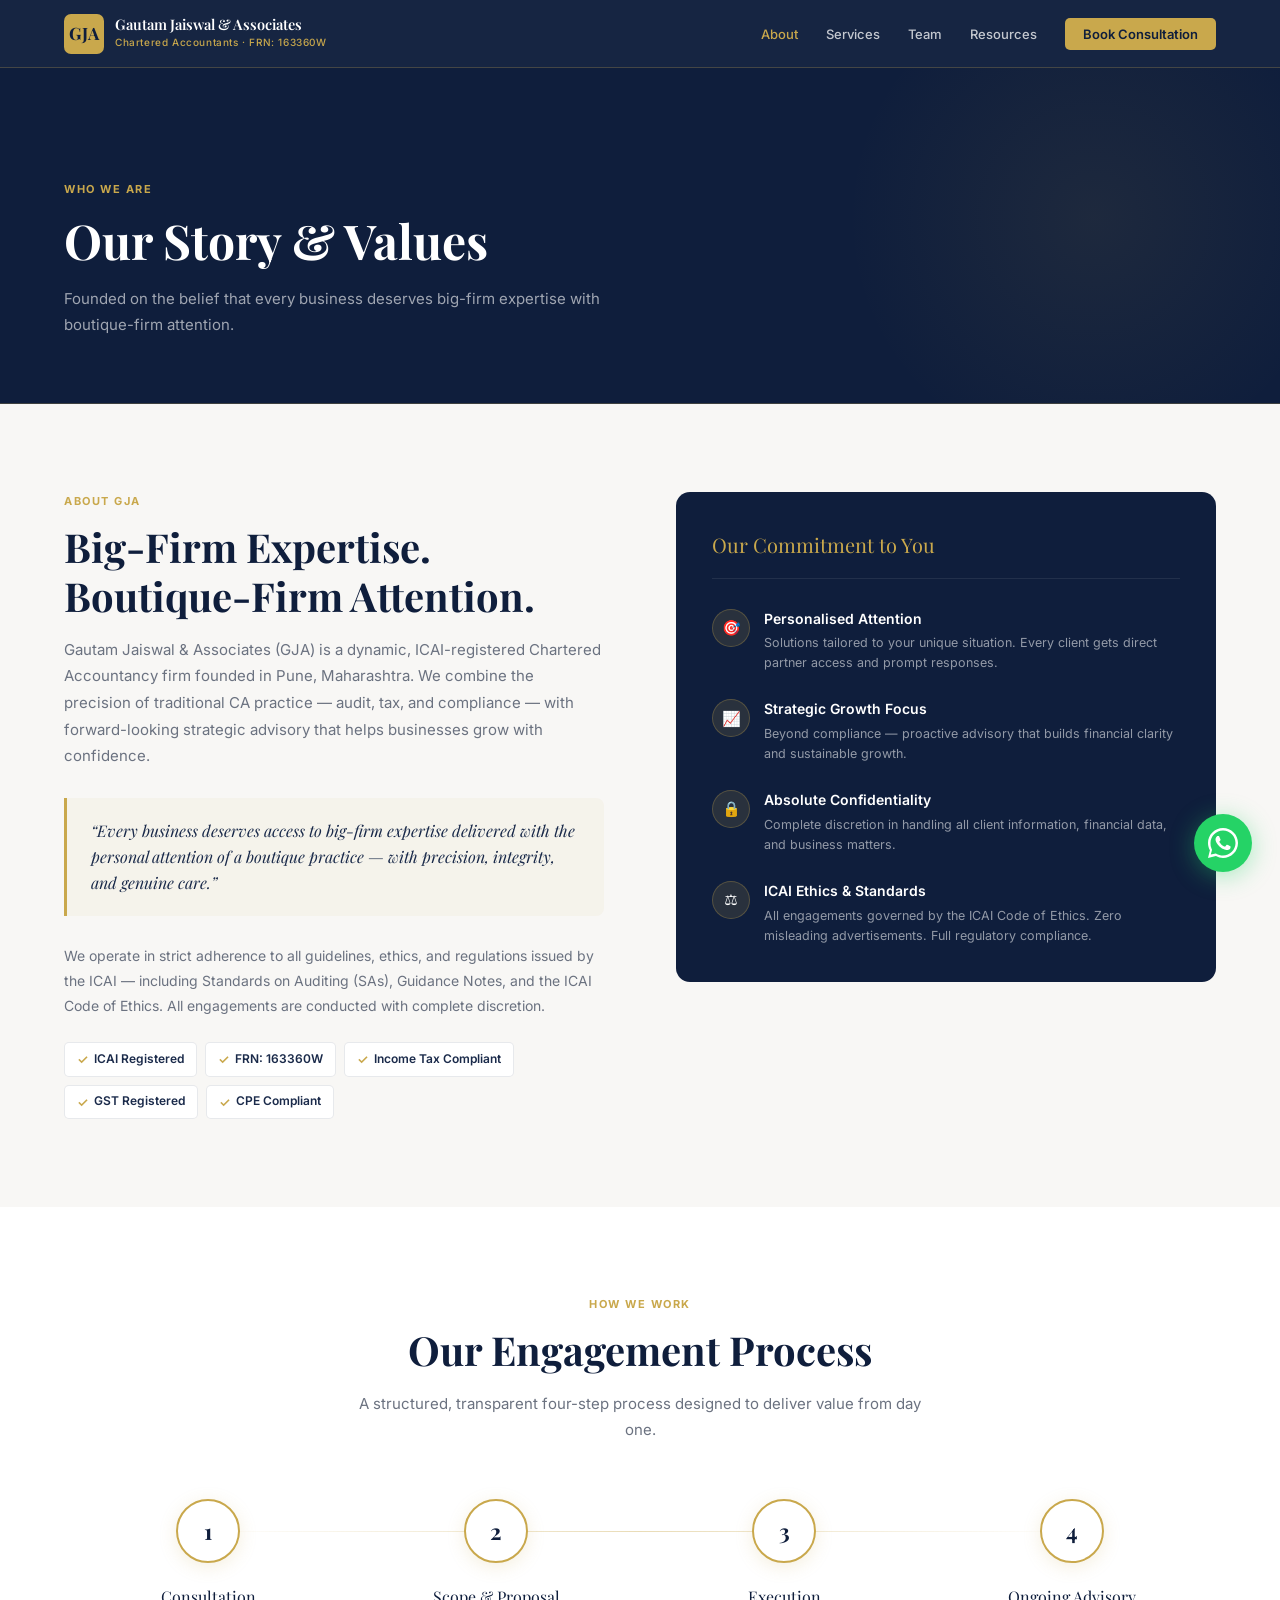
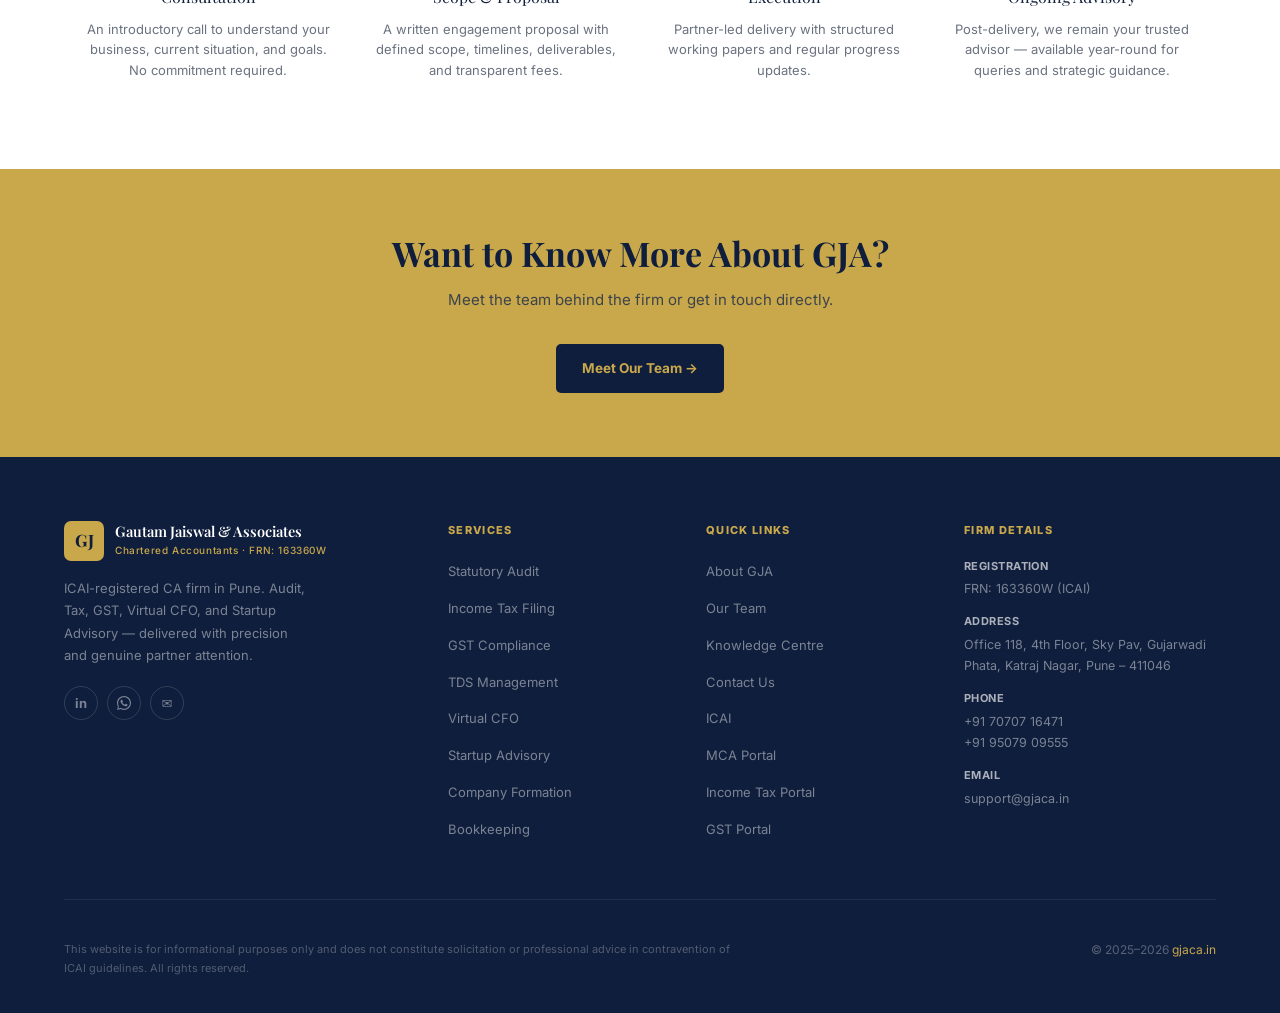
==== about.html @ 49532419 "Switch to New Website Design" ====
<!doctype html>
<html lang="en-IN">
  <head>
    <meta charset="UTF-8" />
    <meta name="viewport" content="width=device-width, initial-scale=1.0" />
    <title>About Our CA Firm in Pune | Gautam Jaiswal & Associates</title>
    <meta
      name="description"
      content="Learn about GJA — an ICAI-registered CA firm in Pune founded on the principles of precision, integrity, and personalised service."
    />
    <meta name="robots" content="index, follow" />
    <link rel="canonical" href="https://gjaca.in/about.html" />
    <meta
      property="og:title"
      content="About Our CA Firm in Pune | Gautam Jaiswal & Associates"
    />
    <meta
      property="og:description"
      content="Learn about GJA — an ICAI-registered CA firm in Pune founded on the principles of precision, integrity, and personalised service."
    />
    <meta property="og:url" content="https://gjaca.in/about.html" />
    <meta property="og:type" content="website" />
    <meta property="og:site_name" content="Gautam Jaiswal &amp; Associates" />
    <meta property="og:locale" content="en_IN" />
    <meta property="og:image" content="https://gjaca.in/assets/og-image.jpg" />
    <meta property="og:image:width" content="1200" />
    <meta property="og:image:height" content="630" />
    <meta name="twitter:card" content="summary_large_image" />
    <meta
      name="twitter:title"
      content="About Our CA Firm in Pune | Gautam Jaiswal &amp; Associates"
    />
    <meta
      name="twitter:description"
      content="Learn about GJA — an ICAI-registered CA firm in Pune founded on the principles of precision, integrity, and personalised service."
    />
    <meta name="twitter:image" content="https://gjaca.in/assets/og-image.jpg" />
    <link rel="sitemap" type="application/xml" href="/sitemap.xml" />
    <link rel="icon" type="image/svg+xml" href="assets/favicon.svg" />
    <meta name="theme-color" content="#0F1E3C" />
    <link rel="preconnect" href="https://fonts.googleapis.com" />
    <link rel="preconnect" href="https://fonts.gstatic.com" crossorigin />
    <link
      href="https://fonts.googleapis.com/css2?family=Playfair+Display:ital,wght@0,400;0,600;0,700;1,400&family=Inter:wght@300;400;500;600&display=swap"
      rel="stylesheet"
    />
    <link rel="stylesheet" href="css/global.css" />
    <link rel="stylesheet" href="css/about.css" />
    <!-- GA4: replace G-XXXXXXXXXX with your Measurement ID -->
    <script
      async
      src="https://www.googletagmanager.com/gtag/js?id=G-XXXXXXXXXX"
    ></script>
    <script>
      window.dataLayer = window.dataLayer || [];
      function gtag() {
        dataLayer.push(arguments);
      }
      gtag("js", new Date());
      gtag("config", "G-XXXXXXXXXX");
    </script>
    <script type="application/ld+json">
      {
        "@context": "https://schema.org",
        "@graph": [
          {
            "@type": "BreadcrumbList",
            "itemListElement": [
              {
                "@type": "ListItem",
                "position": 1,
                "name": "Home",
                "item": "https://gjaca.in/"
              },
              {
                "@type": "ListItem",
                "position": 2,
                "name": "About",
                "item": "https://gjaca.in/about.html"
              }
            ]
          },
          {
            "@type": "AboutPage",
            "url": "https://gjaca.in/about.html",
            "name": "About Gautam Jaiswal & Associates",
            "inLanguage": "en-IN",
            "isPartOf": { "@id": "https://gjaca.in/#website" },
            "about": { "@id": "https://gjaca.in/#business" }
          }
        ]
      }
    </script>
  </head>

  <body id="top">
    <div id="navbar"></div>

    <div class="page-hero">
      <div class="container">
        <span class="eyebrow">Who We Are</span>
        <h1>Our Story &amp; Values</h1>
        <p>
          Founded on the belief that every business deserves big-firm expertise
          with boutique-firm attention.
        </p>
      </div>
    </div>

    <section class="about-section">
      <div class="container">
        <div class="about-grid">
          <div>
            <span class="eyebrow reveal">About GJA</span>
            <h2 class="section-title reveal">
              Big-Firm Expertise.<br />Boutique-Firm Attention.
            </h2>
            <p class="about-body reveal">
              Gautam Jaiswal &amp; Associates (GJA) is a dynamic,
              ICAI-registered Chartered Accountancy firm founded in Pune,
              Maharashtra. We combine the precision of traditional CA practice
              &mdash; audit, tax, and compliance &mdash; with forward-looking
              strategic advisory that helps businesses grow with confidence.
            </p>
            <div class="about-quote reveal">
              <p>
                &ldquo;Every business deserves access to big-firm expertise
                delivered with the personal attention of a boutique practice
                &mdash; with precision, integrity, and genuine care.&rdquo;
              </p>
            </div>
            <p class="about-body reveal" style="font-size: 14px">
              We operate in strict adherence to all guidelines, ethics, and
              regulations issued by the ICAI &mdash; including Standards on
              Auditing (SAs), Guidance Notes, and the ICAI Code of Ethics. All
              engagements are conducted with complete discretion.
            </p>
            <div class="about-badges reveal">
              <div class="badge">
                <span class="badge-check">&#10003;</span>ICAI Registered
              </div>
              <div class="badge">
                <span class="badge-check">&#10003;</span>FRN: 163360W
              </div>
              <div class="badge">
                <span class="badge-check">&#10003;</span>Income Tax Compliant
              </div>
              <div class="badge">
                <span class="badge-check">&#10003;</span>GST Registered
              </div>
              <div class="badge">
                <span class="badge-check">&#10003;</span>CPE Compliant
              </div>
            </div>
          </div>
          <div>
            <div class="about-card reveal reveal-d2">
              <div class="about-card-title">Our Commitment to You</div>
              <div class="value-item">
                <div class="value-icon">&#127919;</div>
                <div>
                  <div class="value-title">Personalised Attention</div>
                  <div class="value-body">
                    Solutions tailored to your unique situation. Every client
                    gets direct partner access and prompt responses.
                  </div>
                </div>
              </div>
              <div class="value-item">
                <div class="value-icon">&#128200;</div>
                <div>
                  <div class="value-title">Strategic Growth Focus</div>
                  <div class="value-body">
                    Beyond compliance &mdash; proactive advisory that builds
                    financial clarity and sustainable growth.
                  </div>
                </div>
              </div>
              <div class="value-item">
                <div class="value-icon">&#128274;</div>
                <div>
                  <div class="value-title">Absolute Confidentiality</div>
                  <div class="value-body">
                    Complete discretion in handling all client information,
                    financial data, and business matters.
                  </div>
                </div>
              </div>
              <div class="value-item">
                <div class="value-icon">&#9878;</div>
                <div>
                  <div class="value-title">ICAI Ethics &amp; Standards</div>
                  <div class="value-body">
                    All engagements governed by the ICAI Code of Ethics. Zero
                    misleading advertisements. Full regulatory compliance.
                  </div>
                </div>
              </div>
            </div>
          </div>
        </div>
      </div>
    </section>

    <section class="process">
      <div class="container">
        <div class="section-header section-header-center">
          <span class="eyebrow reveal">How We Work</span>
          <h2 class="section-title reveal">Our Engagement Process</h2>
          <p class="section-sub reveal">
            A structured, transparent four-step process designed to deliver
            value from day one.
          </p>
        </div>
        <div class="process-steps">
          <div class="process-step reveal">
            <div class="step-circle">1</div>
            <div class="step-title">Consultation</div>
            <div class="step-body">
              An introductory call to understand your business, current
              situation, and goals. No commitment required.
            </div>
          </div>
          <div class="process-step reveal reveal-d1">
            <div class="step-circle">2</div>
            <div class="step-title">Scope &amp; Proposal</div>
            <div class="step-body">
              A written engagement proposal with defined scope, timelines,
              deliverables, and transparent fees.
            </div>
          </div>
          <div class="process-step reveal reveal-d2">
            <div class="step-circle">3</div>
            <div class="step-title">Execution</div>
            <div class="step-body">
              Partner-led delivery with structured working papers and regular
              progress updates.
            </div>
          </div>
          <div class="process-step reveal reveal-d3">
            <div class="step-circle">4</div>
            <div class="step-title">Ongoing Advisory</div>
            <div class="step-body">
              Post-delivery, we remain your trusted advisor &mdash; available
              year-round for queries and strategic guidance.
            </div>
          </div>
        </div>
      </div>
    </section>

    <div class="cta-banner">
      <div class="container">
        <h2>Want to Know More About GJA?</h2>
        <p>Meet the team behind the firm or get in touch directly.</p>
        <a href="team.html" class="btn-navy">Meet Our Team &rarr;</a>
      </div>
    </div>

    <div id="footer"></div>
    <div id="whatsapp"></div>
    <div id="backTopContainer"></div>
    <script src="js/layout.js" defer></script>
    <script src="js/global.js" defer></script>
  </body>
</html>
---- css/global.css ----
/* ============================================================
   GLOBAL.CSS — Gautam Jaiswal & Associates | gjaca.in
   Shared across all pages: variables, reset, nav, footer,
   buttons, typography utilities, WhatsApp FAB, animations
   ============================================================ */

/* ── Variables ─────────────────────────────────────────────── */
:root {
  --navy-dark: #0f1e3c;
  --navy: #1a2a4a;
  --navy-mid: #243552;
  --navy-light: #2e4269;
  --gold: #c9a84c;
  --gold-light: #e8d5a3;
  --gold-dark: #a67c2e;
  --white: #ffffff;
  --off-white: #f8f7f5;
  --text-dark: #111827;
  --text-muted: #6b7280;
  --border-gold: rgba(201, 168, 76, 0.25);
  --border-navy: rgba(26, 42, 74, 0.1);
  --shadow-sm: 0 2px 8px rgba(26, 42, 74, 0.06);
  --shadow-md: 0 8px 32px rgba(26, 42, 74, 0.08);
  --shadow-lg: 0 16px 56px rgba(26, 42, 74, 0.12);
}

/* ── Reset ─────────────────────────────────────────────────── */
*,
*::before,
*::after {
  box-sizing: border-box;
  margin: 0;
  padding: 0;
}
html {
  scroll-behavior: smooth;
}
body {
  font-family: "Inter", system-ui, sans-serif;
  color: var(--text-dark);
  background: var(--white);
  line-height: 1.7;
  overflow-x: hidden;
  -webkit-font-smoothing: antialiased;
}
h1,
h2,
h3,
h4 {
  font-family: "Playfair Display", Georgia, serif;
  line-height: 1.22;
}
img {
  display: block;
  max-width: 100%;
}
a {
  text-decoration: none;
}

/* ── Layout utilities ──────────────────────────────────────── */
.container {
  max-width: 1180px;
  margin: 0 auto;
  width: 100%;
}
section {
  padding: 5.5rem 5%;
}

.eyebrow {
  display: block;
  font-size: 11px;
  font-weight: 700;
  letter-spacing: 0.14em;
  text-transform: uppercase;
  color: var(--gold);
  margin-bottom: 0.8rem;
}
.section-title {
  font-size: clamp(26px, 3.5vw, 40px);
  color: var(--navy-dark);
  margin-bottom: 1rem;
}
.section-sub {
  font-size: 15px;
  color: var(--text-muted);
  max-width: 580px;
  line-height: 1.75;
}
.section-header {
  margin-bottom: 3.5rem;
}
.section-header-center {
  text-align: center;
}
.section-header-center .section-sub {
  margin: 0 auto;
}

/* ── Buttons ───────────────────────────────────────────────── */
.btn-gold {
  display: inline-flex;
  align-items: center;
  gap: 8px;
  background: var(--gold);
  color: var(--navy-dark);
  padding: 13px 26px;
  border-radius: 5px;
  font-weight: 700;
  font-size: 13.5px;
  transition:
    background 0.2s,
    transform 0.15s;
}
.btn-gold:hover {
  background: var(--gold-light);
  transform: translateY(-2px);
}

.btn-ghost {
  display: inline-flex;
  align-items: center;
  gap: 8px;
  border: 1.5px solid rgba(255, 255, 255, 0.3);
  color: var(--white);
  padding: 13px 26px;
  border-radius: 5px;
  font-weight: 500;
  font-size: 13.5px;
  transition:
    border-color 0.2s,
    color 0.2s;
}
.btn-ghost:hover {
  border-color: var(--gold);
  color: var(--gold);
}

.btn-navy {
  display: inline-flex;
  align-items: center;
  gap: 8px;
  background: var(--navy-dark);
  color: var(--gold);
  padding: 13px 26px;
  border-radius: 5px;
  font-weight: 700;
  font-size: 13.5px;
  transition: background 0.2s;
}
.btn-navy:hover {
  background: var(--navy-mid);
}

/* ── Scroll Reveal ─────────────────────────────────────────── */
.reveal {
  opacity: 0;
  transform: translateY(22px);
  transition:
    opacity 0.6s ease,
    transform 0.6s ease;
}
.reveal.visible {
  opacity: 1;
  transform: none;
}
.reveal-d1 {
  transition-delay: 0.1s;
}
.reveal-d2 {
  transition-delay: 0.2s;
}
.reveal-d3 {
  transition-delay: 0.3s;
}
.reveal-d4 {
  transition-delay: 0.4s;
}
@media (prefers-reduced-motion: reduce) {
  .reveal {
    opacity: 1;
    transform: none;
    transition: none;
  }
}

/* ── Navigation ────────────────────────────────────────────── */
nav {
  position: fixed;
  top: 0;
  left: 0;
  right: 0;
  z-index: 1000;
  height: 68px;
  display: flex;
  align-items: center;
  justify-content: space-between;
  padding: 0 5%;
  background: rgba(15, 30, 60, 0.97);
  backdrop-filter: blur(14px);
  -webkit-backdrop-filter: blur(14px);
  border-bottom: 1px solid var(--border-gold);
  transition: box-shadow 0.3s;
}
nav.scrolled {
  box-shadow: 0 4px 28px rgba(0, 0, 0, 0.28);
}

.nav-brand {
  display: flex;
  align-items: center;
  gap: 11px;
}
.nav-brand-icon {
  width: 40px;
  height: 40px;
  background: var(--gold);
  border-radius: 7px;
  display: flex;
  align-items: center;
  justify-content: center;
  font-family: "Playfair Display", serif;
  font-weight: 700;
  font-size: 17px;
  color: var(--navy-dark);
  flex-shrink: 0;
}
.nav-brand-name {
  font-family: "Playfair Display", serif;
  font-size: 14.5px;
  color: var(--white);
  font-weight: 600;
  line-height: 1.2;
}
.nav-brand-sub {
  font-size: 10px;
  color: var(--gold);
  letter-spacing: 0.06em;
  font-weight: 500;
  display: block;
  margin-top: 1px;
}
.nav-links {
  display: flex;
  align-items: center;
  gap: 1.75rem;
  list-style: none;
}
.nav-links a {
  font-size: 13px;
  font-weight: 500;
  color: rgba(255, 255, 255, 0.75);
  transition: color 0.2s;
}
.nav-links a:hover,
.nav-links a.active {
  color: var(--gold);
}
.nav-links .nav-cta {
  background: var(--gold);
  color: var(--navy-dark) !important;
  padding: 8px 18px;
  border-radius: 5px;
  font-weight: 600 !important;
  transition:
    background 0.2s,
    transform 0.15s;
}
.nav-links .nav-cta:hover {
  background: var(--gold-light);
  transform: translateY(-1px);
}

.hamburger {
  display: none;
  flex-direction: column;
  gap: 5px;
  cursor: pointer;
  background: none;
  border: none;
  padding: 4px;
}
.hamburger span {
  display: block;
  width: 22px;
  height: 2px;
  background: var(--white);
  border-radius: 2px;
  transition:
    transform 0.28s,
    opacity 0.28s;
}
.hamburger.open span:nth-child(1) {
  transform: translateY(7px) rotate(45deg);
}
.hamburger.open span:nth-child(2) {
  opacity: 0;
}
.hamburger.open span:nth-child(3) {
  transform: translateY(-7px) rotate(-45deg);
}

.mobile-menu {
  display: none;
  flex-direction: column;
  position: fixed;
  top: 68px;
  left: 0;
  right: 0;
  background: var(--navy-dark);
  border-bottom: 1px solid var(--border-gold);
  padding: 1.25rem 5%;
  z-index: 999;
}
.mobile-menu.open {
  display: flex;
}
.mobile-menu a {
  display: block;
  color: rgba(255, 255, 255, 0.8);
  font-size: 15px;
  font-weight: 500;
  padding: 0.9rem 0;
  border-bottom: 1px solid rgba(255, 255, 255, 0.07);
  transition: color 0.2s;
}
.mobile-menu a:last-child {
  border-bottom: none;
  color: var(--gold);
  font-weight: 600;
}
.mobile-menu a:hover {
  color: var(--gold);
}

/* ── Page Hero (inner pages) ───────────────────────────────── */
.page-hero {
  background: var(--navy-dark);
  padding: 7rem 5% 4rem;
  margin-top: 68px;
  position: relative;
  overflow: hidden;
  border-bottom: 1px solid var(--border-gold);
}
.page-hero::before {
  content: "";
  position: absolute;
  top: -30%;
  right: -5%;
  width: 500px;
  height: 500px;
  border-radius: 50%;
  background: radial-gradient(
    circle,
    rgba(201, 168, 76, 0.08) 0%,
    transparent 70%
  );
  pointer-events: none;
}
.page-hero .eyebrow {
  color: var(--gold);
}
.page-hero h1 {
  font-size: clamp(28px, 4vw, 48px);
  color: var(--white);
  margin-bottom: 1rem;
}
.page-hero p {
  font-size: 15px;
  color: rgba(255, 255, 255, 0.6);
  max-width: 540px;
  line-height: 1.75;
}

/* ── CTA Banner ────────────────────────────────────────────── */
.cta-banner {
  background: var(--gold);
  padding: 4rem 5%;
  text-align: center;
}
.cta-banner h2 {
  font-size: clamp(22px, 3vw, 34px);
  color: var(--navy-dark);
  margin-bottom: 0.75rem;
}
.cta-banner p {
  font-size: 15px;
  color: var(--navy);
  margin-bottom: 2rem;
  opacity: 0.8;
}
.cta-banner .btn-navy {
  margin: 0 auto;
}

/* ── Trust Bar ─────────────────────────────────────────────── */
.trust-bar {
  background: var(--off-white);
  border-bottom: 1px solid var(--border-navy);
  padding: 1.25rem 5%;
}
.trust-inner {
  max-width: 1180px;
  margin: 0 auto;
  display: flex;
  align-items: center;
  justify-content: center;
  gap: 2.5rem;
  flex-wrap: wrap;
}
.trust-item {
  display: flex;
  align-items: center;
  gap: 8px;
  font-size: 12.5px;
  font-weight: 600;
  color: var(--navy);
}

/* ── Footer ─────────────────────────────────────────────────── */
footer {
  background: var(--navy-dark);
  padding: 4rem 5% 2.25rem;
}
.footer-grid {
  display: grid;
  grid-template-columns: 1.6fr 1fr 1fr 1.2fr;
  gap: 3rem;
  padding-bottom: 3rem;
  margin-bottom: 2.5rem;
  border-bottom: 1px solid rgba(255, 255, 255, 0.07);
}
.footer-brand-text {
  font-size: 13px;
  color: rgba(255, 255, 255, 0.45);
  line-height: 1.72;
  max-width: 250px;
  margin-top: 1rem;
}
.footer-social {
  display: flex;
  gap: 9px;
  margin-top: 1.25rem;
}
.fsoc {
  width: 34px;
  height: 34px;
  border-radius: 50%;
  border: 1px solid rgba(255, 255, 255, 0.14);
  display: flex;
  align-items: center;
  justify-content: center;
  font-size: 13px;
  font-weight: 700;
  color: rgba(255, 255, 255, 0.45);
  transition:
    border-color 0.2s,
    color 0.2s;
}
.fsoc:hover {
  border-color: var(--gold);
  color: var(--gold);
}
.footer-col-title {
  font-size: 11px;
  font-weight: 800;
  letter-spacing: 0.12em;
  text-transform: uppercase;
  color: var(--gold);
  margin-bottom: 1.1rem;
}
.footer-links {
  list-style: none;
}
.footer-links li {
  margin-bottom: 0.6rem;
}
.footer-links a {
  font-size: 13px;
  color: rgba(255, 255, 255, 0.45);
  transition: color 0.2s;
}
.footer-links a:hover {
  color: var(--gold);
}
.footer-reg {
  font-size: 12.5px;
  color: rgba(255, 255, 255, 0.45);
  line-height: 1.75;
}
.footer-reg strong {
  color: rgba(255, 255, 255, 0.65);
  display: block;
  margin-top: 0.75rem;
  margin-bottom: 2px;
  font-size: 11px;
  letter-spacing: 0.04em;
  text-transform: uppercase;
}
.footer-reg a {
  color: rgba(255, 255, 255, 0.45);
  transition: color 0.2s;
}
.footer-reg a:hover {
  color: var(--gold);
}
.footer-bottom {
  display: flex;
  align-items: flex-start;
  justify-content: space-between;
  gap: 1.5rem;
  flex-wrap: wrap;
}
.footer-disclaimer {
  font-size: 11px;
  color: rgba(255, 255, 255, 0.28);
  line-height: 1.65;
  max-width: 680px;
}
.footer-copy {
  font-size: 12px;
  color: rgba(255, 255, 255, 0.3);
  white-space: nowrap;
  flex-shrink: 0;
}
.footer-copy a {
  color: var(--gold);
}

/* ── WhatsApp FAB ─────────────────────────────────────────── */
.wa-fab {
  position: fixed;
  bottom: 28px;
  right: 28px;
  z-index: 1100;
  width: 58px;
  height: 58px;
  border-radius: 50%;
  background: #25d366;
  display: flex;
  align-items: center;
  justify-content: center;
  box-shadow: 0 4px 24px rgba(37, 211, 102, 0.38);
  transition:
    transform 0.22s,
    box-shadow 0.22s;
}
.wa-fab:hover {
  transform: scale(1.12);
  box-shadow: 0 6px 32px rgba(37, 211, 102, 0.48);
}
.wa-fab svg {
  width: 30px;
  height: 30px;
}
.wa-tip {
  position: absolute;
  right: 70px;
  background: var(--navy-dark);
  color: var(--white);
  font-size: 12px;
  font-weight: 600;
  white-space: nowrap;
  padding: 7px 13px;
  border-radius: 7px;
  opacity: 0;
  pointer-events: none;
  transition: opacity 0.2s;
}
.wa-tip::after {
  content: "";
  position: absolute;
  left: 100%;
  top: 50%;
  transform: translateY(-50%);
  border: 5px solid transparent;
  border-left-color: var(--navy-dark);
}
.wa-fab:hover .wa-tip {
  opacity: 1;
}

/* ── Back to Top ───────────────────────────────────────────── */
.back-top {
  position: fixed;
  bottom: 96px;
  right: 28px;
  z-index: 1100;
  width: 42px;
  height: 42px;
  border-radius: 50%;
  background: var(--navy-dark);
  border: 1.5px solid var(--border-gold);
  color: var(--gold);
  display: flex;
  align-items: center;
  justify-content: center;
  font-size: 18px;
  opacity: 0;
  pointer-events: none;
  transition: opacity 0.3s;
}
.back-top.show {
  opacity: 1;
  pointer-events: all;
}
.back-top:hover {
  background: var(--navy-mid);
}

/* ── Responsive (global) ───────────────────────────────────── */
@media (max-width: 860px) {
  .footer-grid {
    grid-template-columns: 1fr 1fr;
    gap: 2rem;
  }
}
@media (max-width: 620px) {
  section {
    padding: 3.75rem 4%;
  }
  .nav-links {
    display: none;
  }
  .hamburger {
    display: flex;
  }
  .footer-grid {
    grid-template-columns: 1fr;
  }
  .footer-bottom {
    flex-direction: column;
  }
  .trust-inner {
    gap: 1.25rem;
    justify-content: flex-start;
  }
  .page-hero {
    padding: 5.5rem 4% 3rem;
  }
}
---- css/about.css ----
/* ============================================================
   ABOUT.CSS — about.html only
   About story, values card, process steps
   ============================================================ */

.about-section {
  background: var(--off-white);
}
.about-grid {
  display: grid;
  grid-template-columns: 1fr 1fr;
  gap: 4.5rem;
  align-items: start;
}
.about-body {
  font-size: 15px;
  color: var(--text-muted);
  line-height: 1.78;
  margin-bottom: 1rem;
}
.about-quote {
  border-left: 3px solid var(--gold);
  background: rgba(201, 168, 76, 0.06);
  border-radius: 0 8px 8px 0;
  padding: 1.25rem 1.5rem;
  margin: 1.75rem 0;
}
.about-quote p {
  font-family: "Playfair Display", serif;
  font-style: italic;
  font-size: 16px;
  color: var(--navy);
  line-height: 1.62;
}
.about-badges {
  display: flex;
  flex-wrap: wrap;
  gap: 8px;
  margin-top: 1.5rem;
}
.badge {
  display: inline-flex;
  align-items: center;
  gap: 6px;
  background: var(--white);
  border: 1px solid var(--border-navy);
  border-radius: 5px;
  padding: 5px 12px;
  font-size: 12px;
  font-weight: 600;
  color: var(--navy);
}
.badge-check {
  color: var(--gold);
  font-size: 13px;
}

.about-card {
  background: var(--navy-dark);
  border-radius: 14px;
  padding: 2.25rem;
  color: var(--white);
  position: sticky;
  top: 88px;
}
.about-card-title {
  font-family: "Playfair Display", serif;
  font-size: 20px;
  color: var(--gold);
  margin-bottom: 1.75rem;
  padding-bottom: 1rem;
  border-bottom: 1px solid rgba(255, 255, 255, 0.08);
}
.value-item {
  display: flex;
  gap: 14px;
  align-items: flex-start;
  margin-bottom: 1.5rem;
}
.value-item:last-child {
  margin-bottom: 0;
}
.value-icon {
  width: 38px;
  height: 38px;
  border-radius: 50%;
  background: rgba(201, 168, 76, 0.14);
  border: 1px solid rgba(201, 168, 76, 0.28);
  display: flex;
  align-items: center;
  justify-content: center;
  font-size: 15px;
  flex-shrink: 0;
  margin-top: 2px;
}
.value-title {
  font-size: 14px;
  font-weight: 600;
  color: var(--white);
  margin-bottom: 3px;
}
.value-body {
  font-size: 12.5px;
  color: rgba(255, 255, 255, 0.55);
  line-height: 1.6;
}

/* ── Process ─────────────────────────────────────────────────── */
.process {
  background: var(--white);
}
.process-steps {
  display: grid;
  grid-template-columns: repeat(4, 1fr);
  position: relative;
}
.process-steps::before {
  content: "";
  position: absolute;
  top: 32px;
  left: 12.5%;
  right: 12.5%;
  height: 1px;
  background: linear-gradient(90deg, transparent, var(--gold), transparent);
  opacity: 0.4;
  z-index: 0;
}
.process-step {
  text-align: center;
  padding: 0 1rem;
  position: relative;
  z-index: 1;
}
.step-circle {
  width: 64px;
  height: 64px;
  border-radius: 50%;
  background: var(--white);
  border: 2px solid var(--gold);
  display: flex;
  align-items: center;
  justify-content: center;
  margin: 0 auto 1.25rem;
  font-family: "Playfair Display", serif;
  font-size: 22px;
  font-weight: 700;
  color: var(--navy-dark);
  box-shadow: 0 4px 18px rgba(201, 168, 76, 0.18);
}
.step-title {
  font-family: "Playfair Display", serif;
  font-size: 16px;
  color: var(--navy-dark);
  margin-bottom: 0.5rem;
}
.step-body {
  font-size: 13px;
  color: var(--text-muted);
  line-height: 1.6;
}

/* ── Responsive ─────────────────────────────────────────────── */
@media (max-width: 860px) {
  .about-grid {
    grid-template-columns: 1fr;
  }
  .about-card {
    position: static;
  }
  .process-steps {
    grid-template-columns: 1fr 1fr;
  }
  .process-steps::before {
    display: none;
  }
}
@media (max-width: 620px) {
  .process-steps {
    grid-template-columns: 1fr;
  }
}
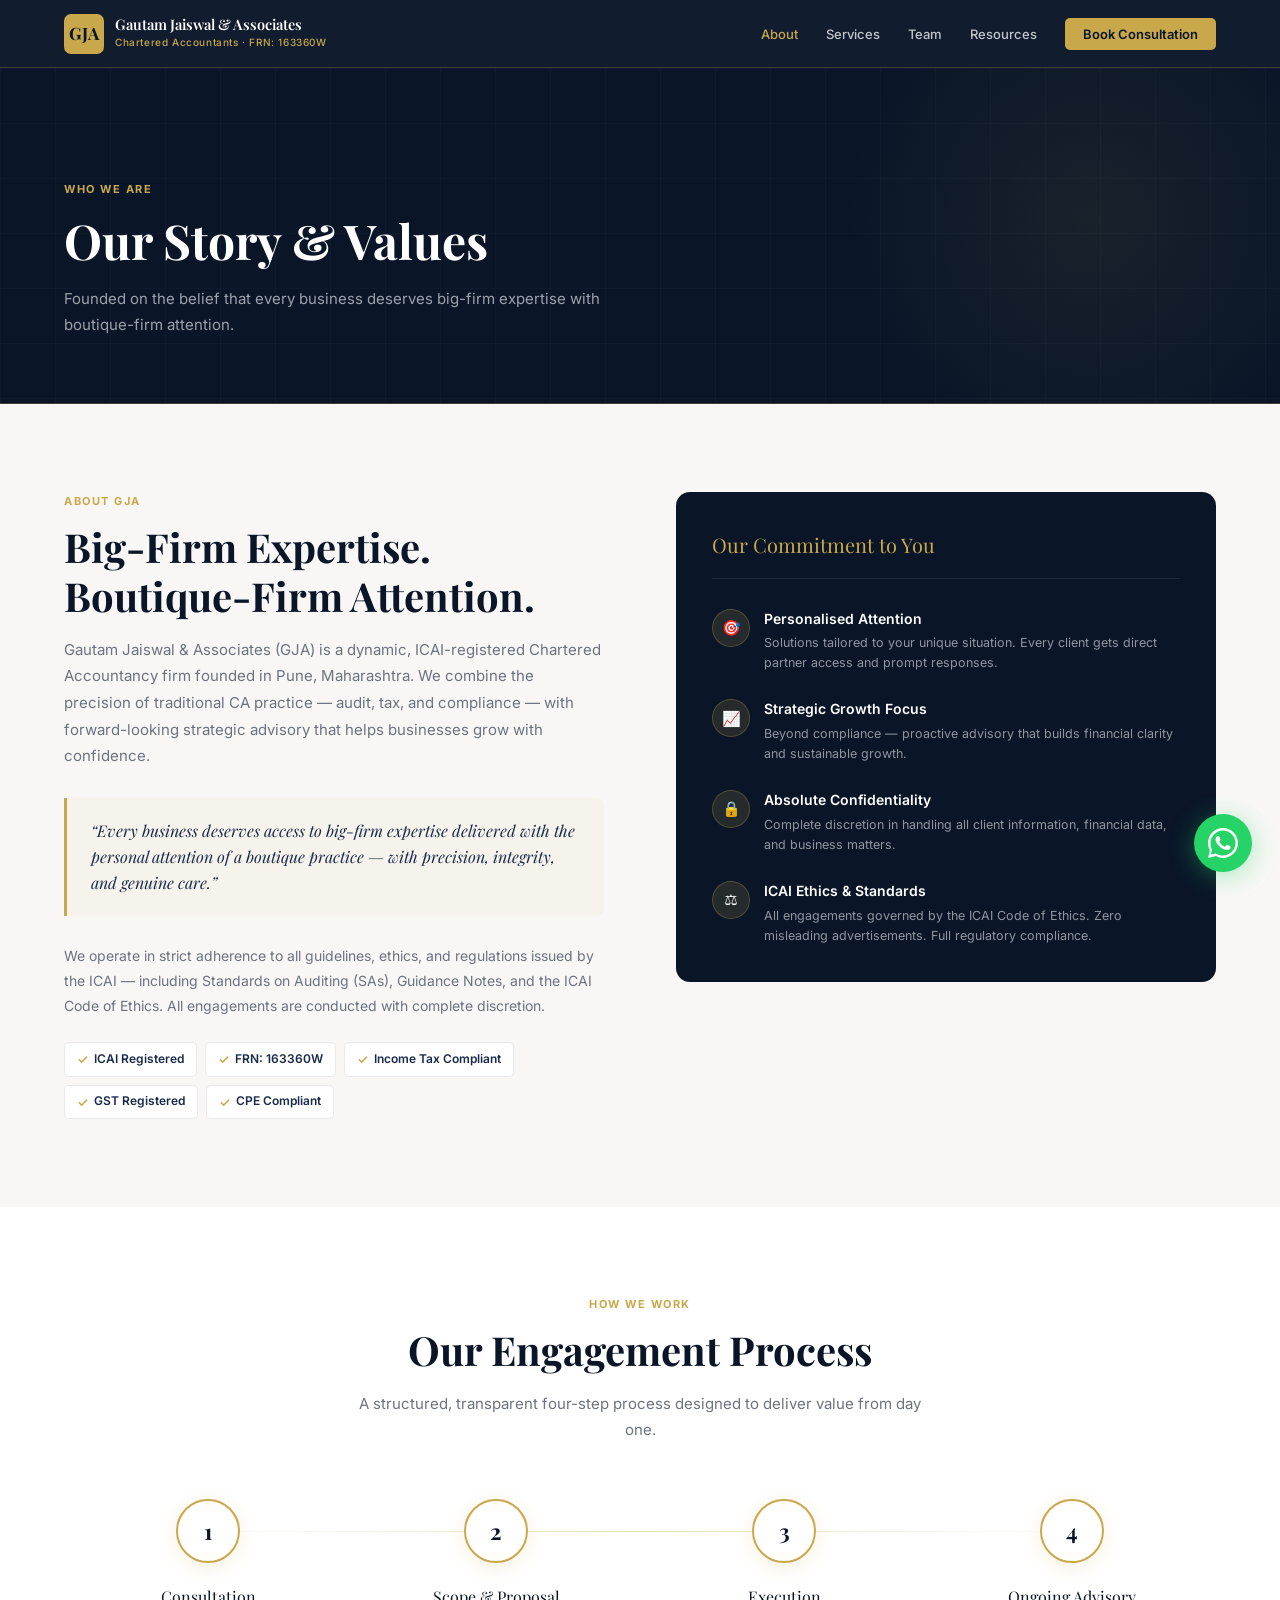
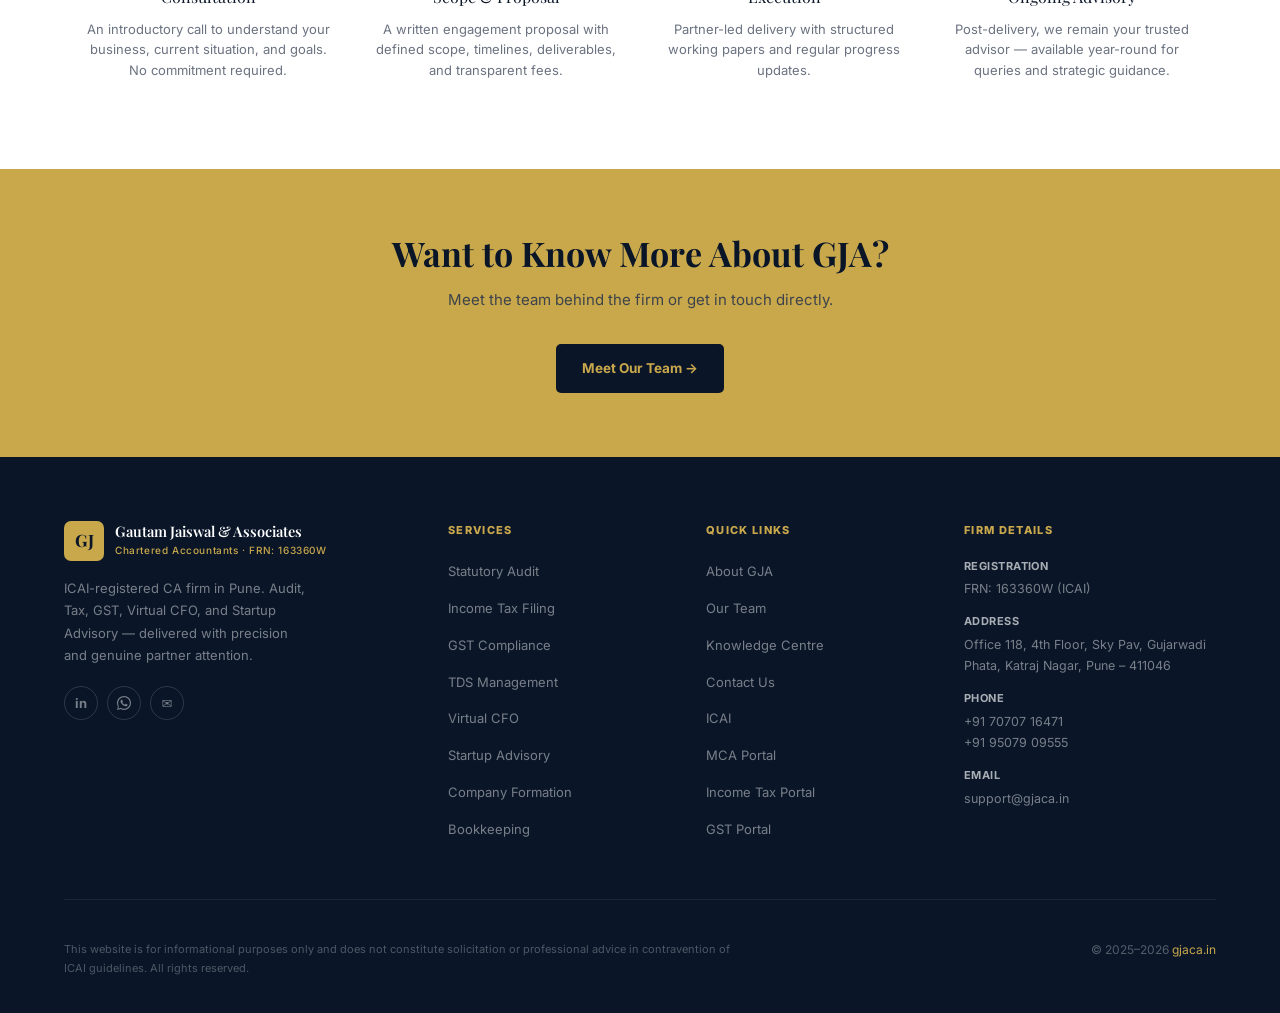
==== commit bd57d745: "Make Website responsive and also fix auto fill form button not working" ====
--- a/about.html
+++ b/about.html
@@ -1,65 +1,51 @@
 <!doctype html>
 <html lang="en-IN">
-  <head>
-    <meta charset="UTF-8" />
-    <meta name="viewport" content="width=device-width, initial-scale=1.0" />
-    <title>About Our CA Firm in Pune | Gautam Jaiswal & Associates</title>
-    <meta
-      name="description"
-      content="Learn about GJA — an ICAI-registered CA firm in Pune founded on the principles of precision, integrity, and personalised service."
-    />
-    <meta name="robots" content="index, follow" />
-    <link rel="canonical" href="https://gjaca.in/about.html" />
-    <meta
-      property="og:title"
-      content="About Our CA Firm in Pune | Gautam Jaiswal & Associates"
-    />
-    <meta
-      property="og:description"
-      content="Learn about GJA — an ICAI-registered CA firm in Pune founded on the principles of precision, integrity, and personalised service."
-    />
-    <meta property="og:url" content="https://gjaca.in/about.html" />
-    <meta property="og:type" content="website" />
-    <meta property="og:site_name" content="Gautam Jaiswal &amp; Associates" />
-    <meta property="og:locale" content="en_IN" />
-    <meta property="og:image" content="https://gjaca.in/assets/og-image.jpg" />
-    <meta property="og:image:width" content="1200" />
-    <meta property="og:image:height" content="630" />
-    <meta name="twitter:card" content="summary_large_image" />
-    <meta
-      name="twitter:title"
-      content="About Our CA Firm in Pune | Gautam Jaiswal &amp; Associates"
-    />
-    <meta
-      name="twitter:description"
-      content="Learn about GJA — an ICAI-registered CA firm in Pune founded on the principles of precision, integrity, and personalised service."
-    />
-    <meta name="twitter:image" content="https://gjaca.in/assets/og-image.jpg" />
-    <link rel="sitemap" type="application/xml" href="/sitemap.xml" />
-    <link rel="icon" type="image/svg+xml" href="assets/favicon.svg" />
-    <meta name="theme-color" content="#0F1E3C" />
-    <link rel="preconnect" href="https://fonts.googleapis.com" />
-    <link rel="preconnect" href="https://fonts.gstatic.com" crossorigin />
-    <link
-      href="https://fonts.googleapis.com/css2?family=Playfair+Display:ital,wght@0,400;0,600;0,700;1,400&family=Inter:wght@300;400;500;600&display=swap"
-      rel="stylesheet"
-    />
-    <link rel="stylesheet" href="css/global.css" />
-    <link rel="stylesheet" href="css/about.css" />
-    <!-- GA4: replace G-XXXXXXXXXX with your Measurement ID -->
-    <script
-      async
-      src="https://www.googletagmanager.com/gtag/js?id=G-XXXXXXXXXX"
-    ></script>
-    <script>
-      window.dataLayer = window.dataLayer || [];
-      function gtag() {
-        dataLayer.push(arguments);
-      }
-      gtag("js", new Date());
-      gtag("config", "G-XXXXXXXXXX");
-    </script>
-    <script type="application/ld+json">
+
+<head>
+  <meta charset="UTF-8" />
+  <meta name="viewport" content="width=device-width, initial-scale=1.0" />
+  <title>About Our CA Firm in Pune | Gautam Jaiswal & Associates</title>
+  <meta name="description"
+    content="Learn about GJA — an ICAI-registered CA firm in Pune founded on the principles of precision, integrity, and personalised service." />
+  <meta name="robots" content="index, follow" />
+  <link rel="canonical" href="https://gjaca.in/about.html" />
+  <meta property="og:title" content="About Our CA Firm in Pune | Gautam Jaiswal & Associates" />
+  <meta property="og:description"
+    content="Learn about GJA — an ICAI-registered CA firm in Pune founded on the principles of precision, integrity, and personalised service." />
+  <meta property="og:url" content="https://gjaca.in/about.html" />
+  <meta property="og:type" content="website" />
+  <meta property="og:site_name" content="Gautam Jaiswal &amp; Associates" />
+  <meta property="og:locale" content="en_IN" />
+  <meta property="og:image" content="https://gjaca.in/assets/og-image.jpg" />
+  <meta property="og:image:width" content="1200" />
+  <meta property="og:image:height" content="630" />
+  <meta name="twitter:card" content="summary_large_image" />
+  <meta name="twitter:title" content="About Our CA Firm in Pune | Gautam Jaiswal &amp; Associates" />
+  <meta name="twitter:description"
+    content="Learn about GJA — an ICAI-registered CA firm in Pune founded on the principles of precision, integrity, and personalised service." />
+  <meta name="twitter:image" content="https://gjaca.in/assets/og-image.jpg" />
+  <link rel="sitemap" type="application/xml" href="/sitemap.xml" />
+  <link rel="icon" type="image/svg+xml" href="assets/favicon.svg" />
+  <meta name="theme-color" content="#0F1E3C" />
+  <link rel="preconnect" href="https://fonts.googleapis.com" />
+  <link rel="preconnect" href="https://fonts.gstatic.com" crossorigin />
+  <link
+    href="https://fonts.googleapis.com/css2?family=Playfair+Display:ital,wght@0,400;0,600;0,700;1,400&family=Inter:wght@300;400;500;600&display=swap"
+    rel="stylesheet" />
+  <link rel="stylesheet" href="css/global.css" />
+  <link rel="stylesheet" href="css/about.css" />
+  <link rel="stylesheet" href="css/responsive.css" />
+  <!-- GA4: replace G-XXXXXXXXXX with your Measurement ID -->
+  <script async src="https://www.googletagmanager.com/gtag/js?id=G-XXXXXXXXXX"></script>
+  <script>
+    window.dataLayer = window.dataLayer || [];
+    function gtag() {
+      dataLayer.push(arguments);
+    }
+    gtag("js", new Date());
+    gtag("config", "G-XXXXXXXXXX");
+  </script>
+  <script type="application/ld+json">
       {
         "@context": "https://schema.org",
         "@graph": [
@@ -91,176 +77,177 @@
         ]
       }
     </script>
-  </head>
-
-  <body id="top">
-    <div id="navbar"></div>
-
-    <div class="page-hero">
-      <div class="container">
-        <span class="eyebrow">Who We Are</span>
-        <h1>Our Story &amp; Values</h1>
-        <p>
-          Founded on the belief that every business deserves big-firm expertise
-          with boutique-firm attention.
+</head>
+
+<body id="top">
+  <div id="navbar"></div>
+
+  <div class="page-hero">
+    <div class="container">
+      <span class="eyebrow">Who We Are</span>
+      <h1>Our Story &amp; Values</h1>
+      <p>
+        Founded on the belief that every business deserves big-firm expertise
+        with boutique-firm attention.
+      </p>
+    </div>
+  </div>
+
+  <section class="about-section">
+    <div class="container">
+      <div class="about-grid">
+        <div>
+          <span class="eyebrow reveal">About GJA</span>
+          <h2 class="section-title reveal">
+            Big-Firm Expertise.<br />Boutique-Firm Attention.
+          </h2>
+          <p class="about-body reveal">
+            Gautam Jaiswal &amp; Associates (GJA) is a dynamic,
+            ICAI-registered Chartered Accountancy firm founded in Pune,
+            Maharashtra. We combine the precision of traditional CA practice
+            &mdash; audit, tax, and compliance &mdash; with forward-looking
+            strategic advisory that helps businesses grow with confidence.
+          </p>
+          <div class="about-quote reveal">
+            <p>
+              &ldquo;Every business deserves access to big-firm expertise
+              delivered with the personal attention of a boutique practice
+              &mdash; with precision, integrity, and genuine care.&rdquo;
+            </p>
+          </div>
+          <p class="about-body reveal" style="font-size: 14px">
+            We operate in strict adherence to all guidelines, ethics, and
+            regulations issued by the ICAI &mdash; including Standards on
+            Auditing (SAs), Guidance Notes, and the ICAI Code of Ethics. All
+            engagements are conducted with complete discretion.
+          </p>
+          <div class="about-badges reveal">
+            <div class="badge">
+              <span class="badge-check">&#10003;</span>ICAI Registered
+            </div>
+            <div class="badge">
+              <span class="badge-check">&#10003;</span>FRN: 163360W
+            </div>
+            <div class="badge">
+              <span class="badge-check">&#10003;</span>Income Tax Compliant
+            </div>
+            <div class="badge">
+              <span class="badge-check">&#10003;</span>GST Registered
+            </div>
+            <div class="badge">
+              <span class="badge-check">&#10003;</span>CPE Compliant
+            </div>
+          </div>
+        </div>
+        <div>
+          <div class="about-card reveal reveal-d2">
+            <div class="about-card-title">Our Commitment to You</div>
+            <div class="value-item">
+              <div class="value-icon">&#127919;</div>
+              <div>
+                <div class="value-title">Personalised Attention</div>
+                <div class="value-body">
+                  Solutions tailored to your unique situation. Every client
+                  gets direct partner access and prompt responses.
+                </div>
+              </div>
+            </div>
+            <div class="value-item">
+              <div class="value-icon">&#128200;</div>
+              <div>
+                <div class="value-title">Strategic Growth Focus</div>
+                <div class="value-body">
+                  Beyond compliance &mdash; proactive advisory that builds
+                  financial clarity and sustainable growth.
+                </div>
+              </div>
+            </div>
+            <div class="value-item">
+              <div class="value-icon">&#128274;</div>
+              <div>
+                <div class="value-title">Absolute Confidentiality</div>
+                <div class="value-body">
+                  Complete discretion in handling all client information,
+                  financial data, and business matters.
+                </div>
+              </div>
+            </div>
+            <div class="value-item">
+              <div class="value-icon">&#9878;</div>
+              <div>
+                <div class="value-title">ICAI Ethics &amp; Standards</div>
+                <div class="value-body">
+                  All engagements governed by the ICAI Code of Ethics. Zero
+                  misleading advertisements. Full regulatory compliance.
+                </div>
+              </div>
+            </div>
+          </div>
+        </div>
+      </div>
+    </div>
+  </section>
+
+  <section class="process">
+    <div class="container">
+      <div class="section-header section-header-center">
+        <span class="eyebrow reveal">How We Work</span>
+        <h2 class="section-title reveal">Our Engagement Process</h2>
+        <p class="section-sub reveal">
+          A structured, transparent four-step process designed to deliver
+          value from day one.
         </p>
       </div>
-    </div>
-
-    <section class="about-section">
-      <div class="container">
-        <div class="about-grid">
-          <div>
-            <span class="eyebrow reveal">About GJA</span>
-            <h2 class="section-title reveal">
-              Big-Firm Expertise.<br />Boutique-Firm Attention.
-            </h2>
-            <p class="about-body reveal">
-              Gautam Jaiswal &amp; Associates (GJA) is a dynamic,
-              ICAI-registered Chartered Accountancy firm founded in Pune,
-              Maharashtra. We combine the precision of traditional CA practice
-              &mdash; audit, tax, and compliance &mdash; with forward-looking
-              strategic advisory that helps businesses grow with confidence.
-            </p>
-            <div class="about-quote reveal">
-              <p>
-                &ldquo;Every business deserves access to big-firm expertise
-                delivered with the personal attention of a boutique practice
-                &mdash; with precision, integrity, and genuine care.&rdquo;
-              </p>
-            </div>
-            <p class="about-body reveal" style="font-size: 14px">
-              We operate in strict adherence to all guidelines, ethics, and
-              regulations issued by the ICAI &mdash; including Standards on
-              Auditing (SAs), Guidance Notes, and the ICAI Code of Ethics. All
-              engagements are conducted with complete discretion.
-            </p>
-            <div class="about-badges reveal">
-              <div class="badge">
-                <span class="badge-check">&#10003;</span>ICAI Registered
-              </div>
-              <div class="badge">
-                <span class="badge-check">&#10003;</span>FRN: 163360W
-              </div>
-              <div class="badge">
-                <span class="badge-check">&#10003;</span>Income Tax Compliant
-              </div>
-              <div class="badge">
-                <span class="badge-check">&#10003;</span>GST Registered
-              </div>
-              <div class="badge">
-                <span class="badge-check">&#10003;</span>CPE Compliant
-              </div>
-            </div>
-          </div>
-          <div>
-            <div class="about-card reveal reveal-d2">
-              <div class="about-card-title">Our Commitment to You</div>
-              <div class="value-item">
-                <div class="value-icon">&#127919;</div>
-                <div>
-                  <div class="value-title">Personalised Attention</div>
-                  <div class="value-body">
-                    Solutions tailored to your unique situation. Every client
-                    gets direct partner access and prompt responses.
-                  </div>
-                </div>
-              </div>
-              <div class="value-item">
-                <div class="value-icon">&#128200;</div>
-                <div>
-                  <div class="value-title">Strategic Growth Focus</div>
-                  <div class="value-body">
-                    Beyond compliance &mdash; proactive advisory that builds
-                    financial clarity and sustainable growth.
-                  </div>
-                </div>
-              </div>
-              <div class="value-item">
-                <div class="value-icon">&#128274;</div>
-                <div>
-                  <div class="value-title">Absolute Confidentiality</div>
-                  <div class="value-body">
-                    Complete discretion in handling all client information,
-                    financial data, and business matters.
-                  </div>
-                </div>
-              </div>
-              <div class="value-item">
-                <div class="value-icon">&#9878;</div>
-                <div>
-                  <div class="value-title">ICAI Ethics &amp; Standards</div>
-                  <div class="value-body">
-                    All engagements governed by the ICAI Code of Ethics. Zero
-                    misleading advertisements. Full regulatory compliance.
-                  </div>
-                </div>
-              </div>
-            </div>
+      <div class="process-steps">
+        <div class="process-step reveal">
+          <div class="step-circle">1</div>
+          <div class="step-title">Consultation</div>
+          <div class="step-body">
+            An introductory call to understand your business, current
+            situation, and goals. No commitment required.
+          </div>
+        </div>
+        <div class="process-step reveal reveal-d1">
+          <div class="step-circle">2</div>
+          <div class="step-title">Scope &amp; Proposal</div>
+          <div class="step-body">
+            A written engagement proposal with defined scope, timelines,
+            deliverables, and transparent fees.
+          </div>
+        </div>
+        <div class="process-step reveal reveal-d2">
+          <div class="step-circle">3</div>
+          <div class="step-title">Execution</div>
+          <div class="step-body">
+            Partner-led delivery with structured working papers and regular
+            progress updates.
+          </div>
+        </div>
+        <div class="process-step reveal reveal-d3">
+          <div class="step-circle">4</div>
+          <div class="step-title">Ongoing Advisory</div>
+          <div class="step-body">
+            Post-delivery, we remain your trusted advisor &mdash; available
+            year-round for queries and strategic guidance.
           </div>
         </div>
       </div>
-    </section>
-
-    <section class="process">
-      <div class="container">
-        <div class="section-header section-header-center">
-          <span class="eyebrow reveal">How We Work</span>
-          <h2 class="section-title reveal">Our Engagement Process</h2>
-          <p class="section-sub reveal">
-            A structured, transparent four-step process designed to deliver
-            value from day one.
-          </p>
-        </div>
-        <div class="process-steps">
-          <div class="process-step reveal">
-            <div class="step-circle">1</div>
-            <div class="step-title">Consultation</div>
-            <div class="step-body">
-              An introductory call to understand your business, current
-              situation, and goals. No commitment required.
-            </div>
-          </div>
-          <div class="process-step reveal reveal-d1">
-            <div class="step-circle">2</div>
-            <div class="step-title">Scope &amp; Proposal</div>
-            <div class="step-body">
-              A written engagement proposal with defined scope, timelines,
-              deliverables, and transparent fees.
-            </div>
-          </div>
-          <div class="process-step reveal reveal-d2">
-            <div class="step-circle">3</div>
-            <div class="step-title">Execution</div>
-            <div class="step-body">
-              Partner-led delivery with structured working papers and regular
-              progress updates.
-            </div>
-          </div>
-          <div class="process-step reveal reveal-d3">
-            <div class="step-circle">4</div>
-            <div class="step-title">Ongoing Advisory</div>
-            <div class="step-body">
-              Post-delivery, we remain your trusted advisor &mdash; available
-              year-round for queries and strategic guidance.
-            </div>
-          </div>
-        </div>
-      </div>
-    </section>
-
-    <div class="cta-banner">
-      <div class="container">
-        <h2>Want to Know More About GJA?</h2>
-        <p>Meet the team behind the firm or get in touch directly.</p>
-        <a href="team.html" class="btn-navy">Meet Our Team &rarr;</a>
-      </div>
-    </div>
-
-    <div id="footer"></div>
-    <div id="whatsapp"></div>
-    <div id="backTopContainer"></div>
-    <script src="js/layout.js" defer></script>
-    <script src="js/global.js" defer></script>
-  </body>
-</html>
+    </div>
+  </section>
+
+  <div class="cta-banner">
+    <div class="container">
+      <h2>Want to Know More About GJA?</h2>
+      <p>Meet the team behind the firm or get in touch directly.</p>
+      <a href="team.html" class="btn-navy">Meet Our Team &rarr;</a>
+    </div>
+  </div>
+
+  <div id="footer"></div>
+  <div id="whatsapp"></div>
+  <div id="backTopContainer"></div>
+  <script src="js/layout.js" defer></script>
+  <script src="js/global.js" defer></script>
+</body>
+
+</html>
--- a/css/global.css
+++ b/css/global.css
@@ -6,7 +6,7 @@
 
 /* ── Variables ─────────────────────────────────────────────── */
 :root {
-  --navy-dark: #0f1e3c;
+  --navy-dark: #0a1628;
   --navy: #1a2a4a;
   --navy-mid: #243552;
   --navy-light: #2e4269;
@@ -197,7 +197,7 @@
   align-items: center;
   justify-content: space-between;
   padding: 0 5%;
-  background: rgba(15, 30, 60, 0.97);
+  background: rgba(10, 22, 40, 0.97);
   backdrop-filter: blur(14px);
   -webkit-backdrop-filter: blur(14px);
   border-bottom: 1px solid var(--border-gold);
@@ -336,7 +336,11 @@
 
 /* ── Page Hero (inner pages) ───────────────────────────────── */
 .page-hero {
-  background: var(--navy-dark);
+  background-color: var(--navy-dark);
+  background-image:
+    linear-gradient(rgba(255, 255, 255, 0.02) 1px, transparent 1px),
+    linear-gradient(90deg, rgba(255, 255, 255, 0.02) 1px, transparent 1px);
+  background-size: 55px 55px;
   padding: 7rem 5% 4rem;
   margin-top: 68px;
   position: relative;
--- a/css/responsive.css
+++ b/css/responsive.css
@@ -0,0 +1,261 @@
+/* ============================================================
+   RESPONSIVE.CSS — Gautam Jaiswal & Associates
+   Single source of truth for tablet + mobile responsiveness.
+   MUST be linked LAST (after global.css + the page stylesheet)
+   so these rules win where they overlap.
+
+   Breakpoints:
+     ≤ 1024px  large tablet / small laptop
+     ≤ 900px   tablet  (nav collapses to hamburger here)
+     ≤ 600px   mobile  (single column, centred text)
+     ≤ 380px   small phones
+   ============================================================ */
+
+/* ─────────────  LARGE TABLET  (≤ 1024px)  ───────────── */
+@media (max-width: 1024px) {
+  section {
+    padding: 4.5rem 5%;
+  }
+  .hero-grid {
+    gap: 2.5rem;
+  }
+  .why-grid {
+    grid-template-columns: repeat(2, 1fr);
+  }
+}
+
+/* ─────────────  TABLET  (≤ 900px)  ───────────── */
+@media (max-width: 900px) {
+  /* Collapse the top nav to the hamburger on tablets too */
+  .nav-links {
+    display: none;
+  }
+  .hamburger {
+    display: flex;
+  }
+
+  /* Two-column card grids */
+  .featured-grid,
+  .services-grid,
+  .resources-grid {
+    grid-template-columns: repeat(2, 1fr);
+  }
+
+  /* Single-column stacked areas */
+  .hero-grid,
+  .about-grid,
+  .contact-grid,
+  .team-grid {
+    grid-template-columns: 1fr;
+  }
+  .hero-right {
+    display: none;
+  }
+  /* Home hero: stop vertical-centering so content sits near the top */
+  .hero {
+    min-height: auto;
+    align-items: flex-start;
+  }
+  .about-card,
+  .form-wrap {
+    position: static;
+  }
+
+  /* Tighten the inner-page hero gap below the fixed nav */
+  .page-hero {
+    padding: 3rem 5% 3rem;
+  }
+
+  /* Process line hidden once it wraps */
+  .process-steps {
+    grid-template-columns: repeat(2, 1fr);
+  }
+  .process-steps::before {
+    display: none;
+  }
+
+  /* Footer two-up */
+  .footer-grid {
+    grid-template-columns: 1fr 1fr;
+    gap: 2rem;
+  }
+}
+
+/* ─────────────  MOBILE  (≤ 600px)  ───────────── */
+@media (max-width: 600px) {
+  section {
+    padding: 3.25rem 6%;
+  }
+
+  /* Everything to a single, centred column */
+  .featured-grid,
+  .why-grid,
+  .services-grid,
+  .resources-grid,
+  .process-steps,
+  .footer-grid {
+    grid-template-columns: 1fr;
+  }
+
+  /* ── Home hero: centred text, tight top spacing ── */
+  .hero {
+    text-align: center;
+    padding: 2.5rem 6% 3.5rem;
+  }
+  .hero-tag,
+  .hero-sub {
+    margin-left: auto;
+    margin-right: auto;
+  }
+  .hero-btns {
+    flex-direction: column;
+    align-items: center;
+  }
+  .hero-btns .btn-gold,
+  .hero-btns .btn-ghost {
+    width: 100%;
+    max-width: 320px;
+    justify-content: center;
+  }
+  .hero-stats {
+    justify-content: center;
+    flex-wrap: wrap;
+    gap: 1.25rem;
+  }
+  .hero-stat,
+  .hero-stat + .hero-stat {
+    padding: 0 1rem;
+    border-left: none;
+  }
+
+  /* ── Inner page hero: centred ── */
+  .page-hero {
+    text-align: center;
+    padding: 2.25rem 6% 2.75rem;
+  }
+  .page-hero p {
+    margin-left: auto;
+    margin-right: auto;
+  }
+
+  /* ── Section intros: centred ── */
+  .section-header {
+    text-align: center;
+    margin-bottom: 2.5rem;
+  }
+  .section-sub {
+    margin-left: auto;
+    margin-right: auto;
+  }
+
+  /* ── About: centred intro ── */
+  .about-body {
+    text-align: center;
+  }
+  .about-quote {
+    text-align: center;
+    border-left: none;
+    border-top: 3px solid var(--gold);
+    border-radius: 0 0 8px 8px;
+  }
+  .about-badges {
+    justify-content: center;
+  }
+
+  /* ── Contact: centred lead + socials ── */
+  .contact-lead {
+    text-align: center;
+  }
+  .contact-social {
+    justify-content: center;
+  }
+
+  /* ── Team cards: stack, centre, show the FULL photo (no crop) ── */
+  .team-card {
+    flex-direction: column;
+    text-align: center;
+    align-items: center;
+    padding-top: 1.75rem;
+  }
+  .team-photo-col {
+    width: 100%;
+    max-width: 260px;
+    height: auto;
+    margin: 0 auto;
+    border-radius: 10px;
+  }
+  .team-photo {
+    width: 100%;
+    height: auto;
+    min-height: 0;
+    object-fit: contain;
+    border-radius: 10px;
+  }
+  .team-info {
+    align-items: center;
+  }
+  .team-badges,
+  .team-list {
+    justify-content: center;
+  }
+  .team-list {
+    align-items: center;
+  }
+  .team-list li {
+    justify-content: center;
+  }
+
+  /* ── Footer: centred single column ── */
+  .footer-grid {
+    text-align: center;
+    gap: 2.25rem;
+  }
+  .footer-grid .nav-brand {
+    justify-content: center;
+  }
+  .footer-brand-text {
+    margin-left: auto;
+    margin-right: auto;
+  }
+  .footer-social {
+    justify-content: center;
+  }
+  .footer-bottom {
+    flex-direction: column;
+    align-items: center;
+    text-align: center;
+  }
+  .footer-disclaimer {
+    margin: 0 auto;
+  }
+
+  /* Trust bar centred */
+  .trust-inner {
+    justify-content: center;
+    gap: 1rem 1.5rem;
+  }
+
+  /* Thank-you page spacing */
+  .thank-you-section {
+    padding: 100px 18px 70px;
+  }
+  .thank-you-card {
+    padding: 40px 24px;
+  }
+}
+
+/* ─────────────  SMALL PHONES  (≤ 380px)  ───────────── */
+@media (max-width: 380px) {
+  .nav-brand-name {
+    font-size: 13px;
+  }
+  .nav-brand-sub {
+    font-size: 9px;
+  }
+  .hero-stats {
+    gap: 0.85rem;
+  }
+  .stat-num {
+    font-size: 22px;
+  }
+}
